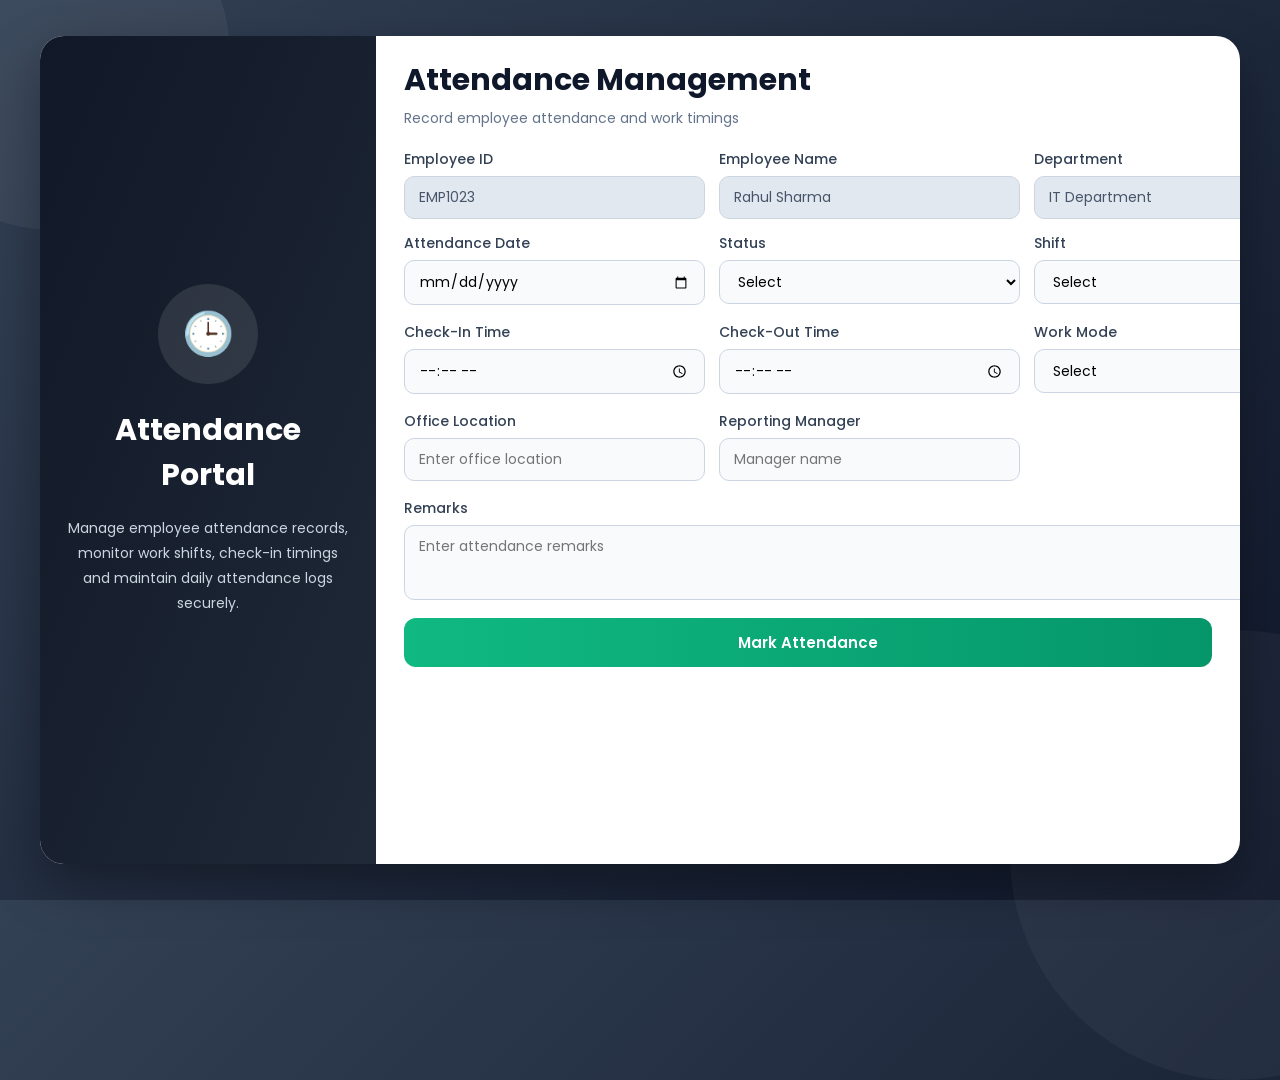
==== frontend/attendanceForm.html @ 46aa8d24 "added frontend" ====
<!DOCTYPE html>
<html lang="en">
<head>
  <meta charset="UTF-8" />
  <meta name="viewport" content="width=device-width, initial-scale=1.0"/>

  <title>Attendance Management</title>

  <link href="https://fonts.googleapis.com/css2?family=Poppins:wght@300;400;500;600;700&display=swap" rel="stylesheet">

  <link rel="stylesheet" href="css/attendance.css">

</head>

<body>

<div class="container">

  <!-- LEFT PANEL -->

  <div class="left-panel">

    <div class="icon-circle">
      🕒
    </div>

    <h1>Attendance Portal</h1>

    <p>
      Manage employee attendance records,
      monitor work shifts, check-in timings
      and maintain daily attendance logs securely.
    </p>

  </div>

  <!-- RIGHT PANEL -->

  <div class="right-panel">

    <h2>Attendance Management</h2>

    <p class="subtitle">
      Record employee attendance and work timings
    </p>

    <form id="attendanceForm">

      <div class="form-grid">

        <!-- Employee ID -->

        <div class="form-group">

          <label>Employee ID</label>

          <input 
            type="text"
            value="EMP1023"
            readonly
          >

        </div>

        <!-- Employee Name -->

        <div class="form-group">

          <label>Employee Name</label>

          <input 
            type="text"
            value="Rahul Sharma"
            readonly
          >

        </div>

        <!-- Department -->

        <div class="form-group">

          <label>Department</label>

          <input 
            type="text"
            value="IT Department"
            readonly
          >

        </div>

        <!-- Attendance Date -->

        <div class="form-group">

          <label>Attendance Date</label>

          <input type="date" id="attendanceDate">

          <div class="error" id="dateError"></div>

        </div>

        <!-- Status -->

        <div class="form-group">

          <label>Status</label>

          <select id="status">

            <option value="">Select</option>

            <option>Present</option>
            <option>Absent</option>
            <option>Half Day</option>
            <option>Leave</option>
            <option>Work From Home</option>

          </select>

          <div class="error" id="statusError"></div>

        </div>

        <!-- Shift -->

        <div class="form-group">

          <label>Shift</label>

          <select id="shift">

            <option value="">Select</option>

            <option>Morning Shift</option>
            <option>General Shift</option>
            <option>Evening Shift</option>
            <option>Night Shift</option>

          </select>

          <div class="error" id="shiftError"></div>

        </div>

        <!-- Check In -->

        <div class="form-group">

          <label>Check-In Time</label>

          <input type="time" id="checkIn">

          <div class="error" id="checkInError"></div>

        </div>

        <!-- Check Out -->

        <div class="form-group">

          <label>Check-Out Time</label>

          <input type="time" id="checkOut">

          <div class="error" id="checkOutError"></div>

        </div>

        <!-- Work Mode -->

        <div class="form-group">

          <label>Work Mode</label>

          <select id="workMode">

            <option value="">Select</option>

            <option>Office</option>
            <option>Remote</option>
            <option>Hybrid</option>

          </select>

          <div class="error" id="workModeError"></div>

        </div>

        <!-- Location -->

        <div class="form-group">

          <label>Office Location</label>

          <input 
            type="text"
            id="location"
            placeholder="Enter office location"
          >

          <div class="error" id="locationError"></div>

        </div>

        <!-- Reporting Manager -->

        <div class="form-group">

          <label>Reporting Manager</label>

          <input 
            type="text"
            id="manager"
            placeholder="Manager name"
          >

          <div class="error" id="managerError"></div>

        </div>

        <!-- Remarks -->

        <div class="form-group full-width">

          <label>Remarks</label>

          <textarea 
            id="remarks"
            placeholder="Enter attendance remarks"
          ></textarea>

        </div>

      </div>

      <button type="submit" class="submit-btn">
        Mark Attendance
      </button>

      <div class="success" id="successMsg"></div>

    </form>

  </div>

</div>
<script src="js/attendance.js"></script>

</body>
</html>
---- frontend/css/attendance.css ----
*{
      margin:0;
      padding:0;
      box-sizing:border-box;
      font-family:'Poppins',sans-serif;
    }

    body{
      height:100vh;
      overflow:hidden;
      display:flex;
      justify-content:center;
      align-items:center;
      background:linear-gradient(135deg,#334155,#0f172a);
      padding:20px;
      position:relative;
    }

    body::before{
      content:'';
      position:absolute;
      width:350px;
      height:350px;
      background:rgba(255,255,255,0.05);
      border-radius:50%;
      top:-120px;
      left:-120px;
    }

    body::after{
      content:'';
      position:absolute;
      width:450px;
      height:450px;
      background:rgba(255,255,255,0.04);
      border-radius:50%;
      bottom:-180px;
      right:-180px;
    }

    .container{
      width:1200px;
      height:92vh;
      background:white;
      border-radius:24px;
      overflow:hidden;
      display:flex;
      box-shadow:0 20px 50px rgba(0,0,0,0.35);
      z-index:2;
    }

    /* LEFT PANEL */

    .left-panel{
      width:28%;
      background:linear-gradient(to bottom right,#111827,#1f2937);
      color:white;
      padding:35px 28px;
      display:flex;
      flex-direction:column;
      justify-content:center;
      align-items:center;
      text-align:center;
    }

    .icon-circle{
      width:100px;
      height:100px;
      border-radius:50%;
      background:rgba(255,255,255,0.1);
      display:flex;
      justify-content:center;
      align-items:center;
      font-size:42px;
      margin-bottom:24px;
    }

    .left-panel h1{
      font-size:30px;
      margin-bottom:18px;
    }

    .left-panel p{
      color:#cbd5e1;
      line-height:1.8;
      font-size:14px;
    }

    /* RIGHT PANEL */

    .right-panel{
      width:72%;
      padding:22px 28px;
      overflow:hidden;
    }

    .right-panel h2{
      font-size:30px;
      color:#0f172a;
      margin-bottom:5px;
    }

    .subtitle{
      color:#64748b;
      margin-bottom:20px;
      font-size:14px;
    }

    .form-grid{
      display:grid;
      grid-template-columns:1fr 1fr 1fr;
      gap:14px;
    }

    .form-group{
      display:flex;
      flex-direction:column;
    }

    .full-width{
      grid-column:1/4;
    }

    label{
      margin-bottom:6px;
      color:#334155;
      font-size:14px;
      font-weight:500;
    }

    input,
    select,
    textarea{
      padding:10px 14px;
      border:1px solid #cbd5e1;
      border-radius:10px;
      outline:none;
      background:#f8fafc;
      transition:0.3s;
      font-size:14px;
    }

    input:focus,
    select:focus,
    textarea:focus{
      border-color:#10b981;
      background:white;
      box-shadow:0 0 0 4px rgba(16,185,129,0.1);
    }

    textarea{
      resize:none;
      height:75px;
    }

    input[readonly]{
      background:#e2e8f0;
      cursor:not-allowed;
      color:#475569;
    }

    .error{
      color:red;
      font-size:11px;
      margin-top:3px;
    }

    .submit-btn{
      width:100%;
      padding:13px;
      border:none;
      border-radius:12px;
      background:linear-gradient(to right,#10b981,#059669);
      color:white;
      font-size:15px;
      font-weight:600;
      cursor:pointer;
      transition:0.3s;
      margin-top:18px;
    }

    .submit-btn:hover{
      transform:translateY(-2px);
      box-shadow:0 10px 20px rgba(16,185,129,0.2);
    }

    .success{
      text-align:center;
      color:#059669;
      margin-top:12px;
      font-size:13px;
    }

    @media(max-width:1100px){

      body{
        overflow:auto;
        height:auto;
      }

      .container{
        flex-direction:column;
        height:auto;
      }

      .left-panel,
      .right-panel{
        width:100%;
      }

      .form-grid{
        grid-template-columns:1fr;
      }

      .full-width{
        grid-column:1;
      }

    }
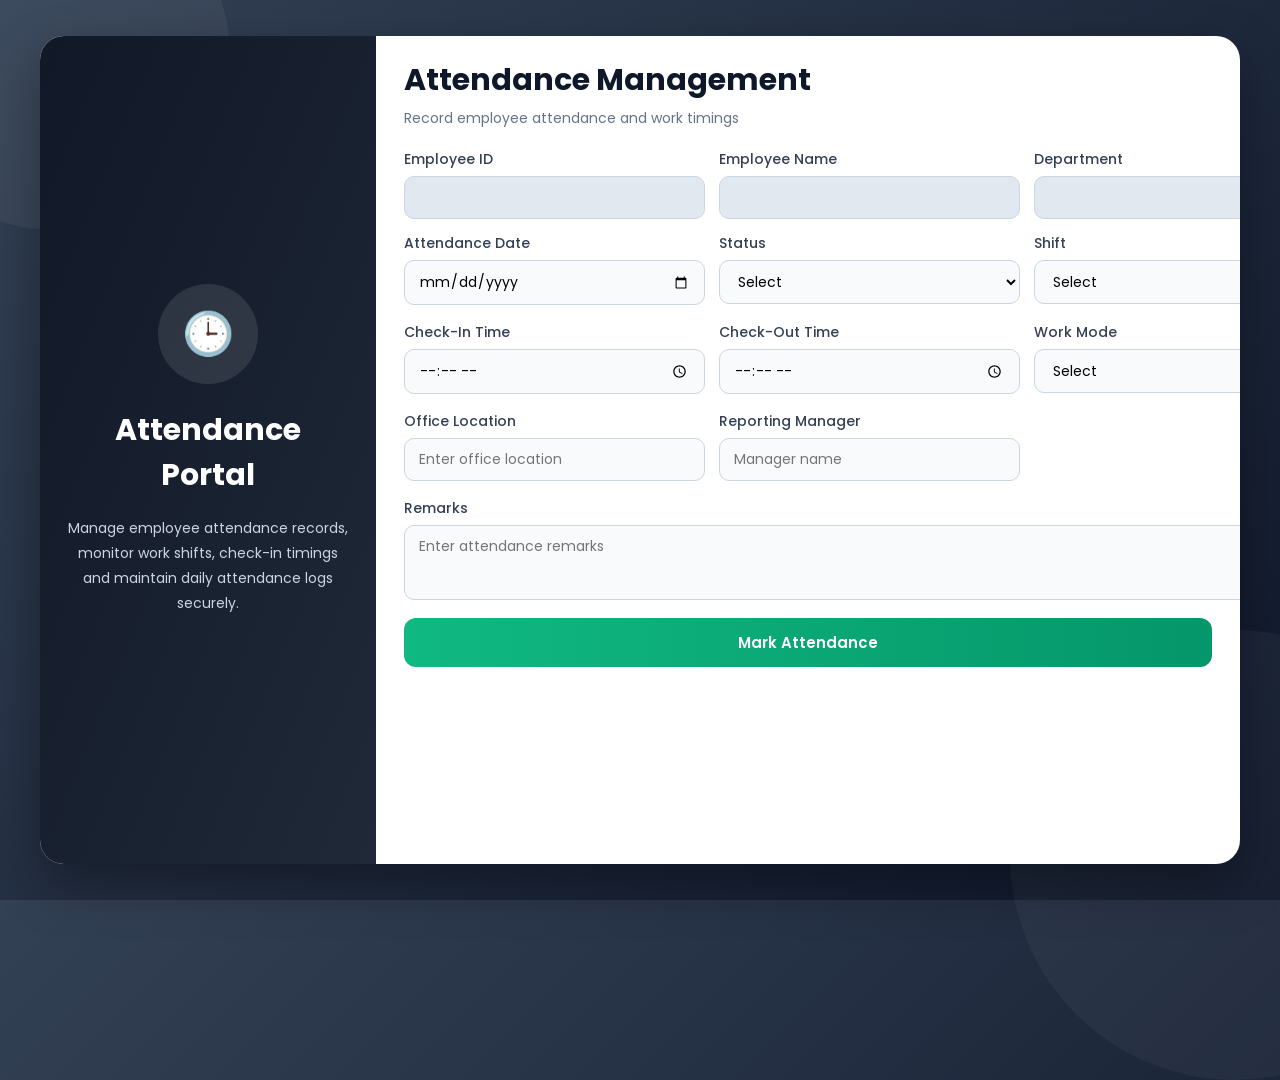
==== commit d220e9b4: "implemented dynamic logged-in user integration using JWT" ====
--- a/frontend/attendanceForm.html
+++ b/frontend/attendanceForm.html
@@ -55,27 +55,27 @@
           <label>Employee ID</label>
 
           <input 
+  type="text"
+  id="employeeId"
+  readonly
+>
+
+        </div>
+
+        <!-- Employee Name -->
+
+        <div class="form-group">
+
+          <label>Employee Name</label>
+
+          <input 
             type="text"
-            value="EMP1023"
+            id="employeeName"
             readonly
           >
 
         </div>
 
-        <!-- Employee Name -->
-
-        <div class="form-group">
-
-          <label>Employee Name</label>
-
-          <input 
-            type="text"
-            value="Rahul Sharma"
-            readonly
-          >
-
-        </div>
-
         <!-- Department -->
 
         <div class="form-group">
@@ -83,10 +83,10 @@
           <label>Department</label>
 
           <input 
-            type="text"
-            value="IT Department"
-            readonly
-          >
+  type="text"
+  id="department"
+  readonly
+>
 
         </div>
 
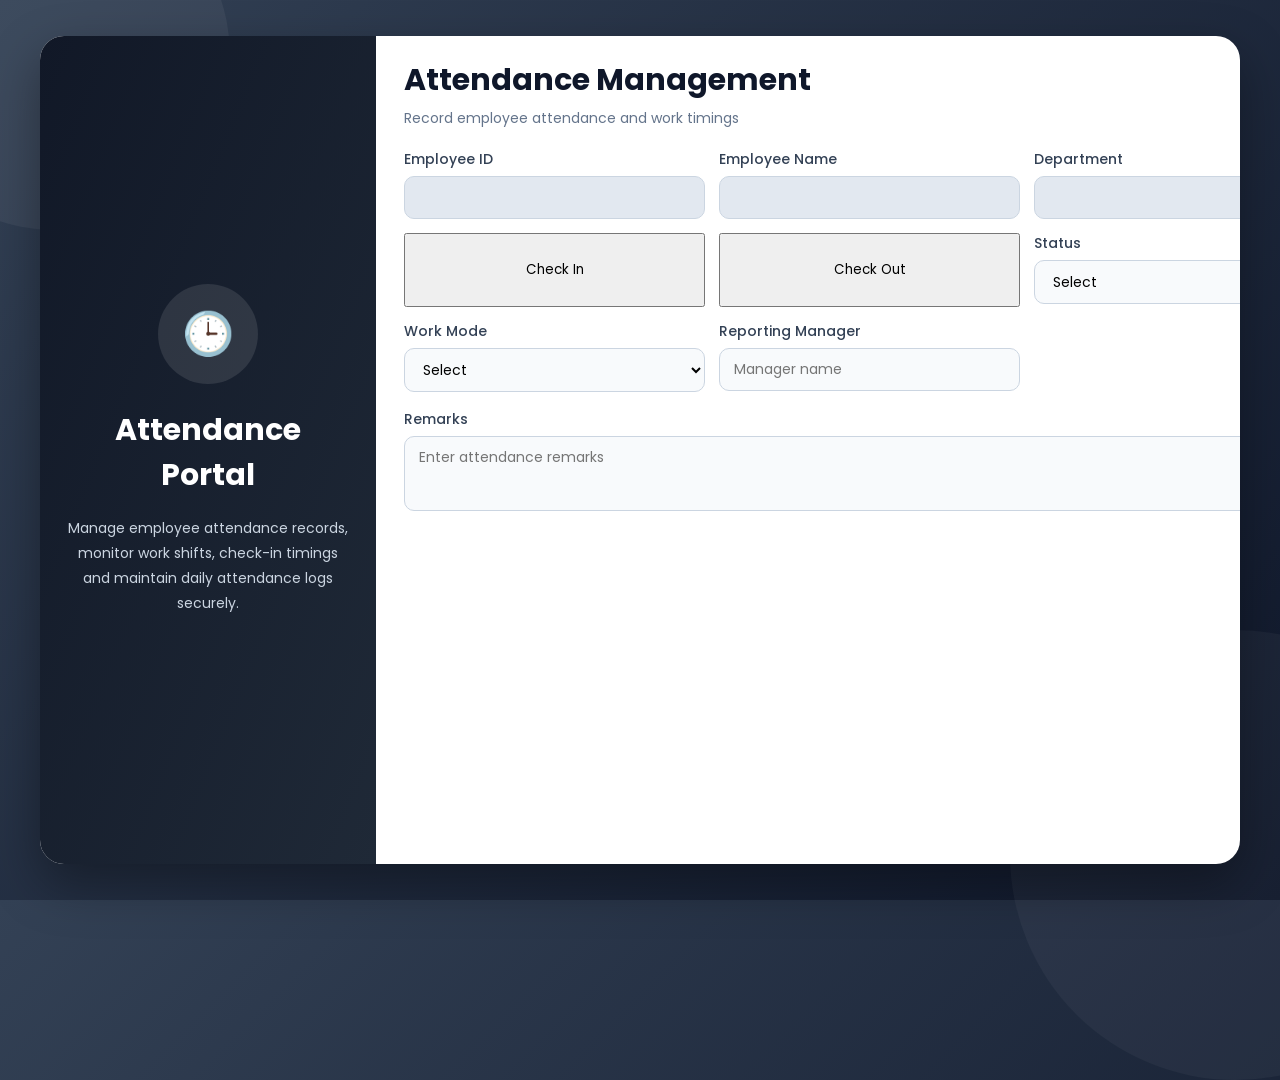
==== commit d0e82134: "Implemented dynamic attendance workflow with automatic check-in/check-out and work hours calculation" ====
--- a/frontend/attendanceForm.html
+++ b/frontend/attendanceForm.html
@@ -92,7 +92,7 @@
 
         <!-- Attendance Date -->
 
-        <div class="form-group">
+        <!-- <div class="form-group">
 
           <label>Attendance Date</label>
 
@@ -100,38 +100,19 @@
 
           <div class="error" id="dateError"></div>
 
-        </div>
-
-        <!-- Status -->
-
-        <div class="form-group">
-
-          <label>Status</label>
-
-          <select id="status">
-
-            <option value="">Select</option>
-
-            <option>Present</option>
-            <option>Absent</option>
-            <option>Half Day</option>
-            <option>Leave</option>
-            <option>Work From Home</option>
-
-          </select>
-
-          <div class="error" id="statusError"></div>
-
-        </div>
-
+        </div> -->
+
+        
+
+        
         <!-- Shift -->
 
-        <div class="form-group">
+        <!-- <div class="form-group">
 
           <label>Shift</label>
-
+          
           <select id="shift">
-
+            
             <option value="">Select</option>
 
             <option>Morning Shift</option>
@@ -143,70 +124,103 @@
 
           <div class="error" id="shiftError"></div>
 
-        </div>
+        </div> -->
 
         <!-- Check In -->
 
-        <div class="form-group">
+        <!-- <div class="form-group">
 
           <label>Check-In Time</label>
-
+          
           <input type="time" id="checkIn">
 
           <div class="error" id="checkInError"></div>
 
-        </div>
+        </div> -->
 
         <!-- Check Out -->
 
-        <div class="form-group">
+        <!-- <div class="form-group">
 
           <label>Check-Out Time</label>
 
           <input type="time" id="checkOut">
 
           <div class="error" id="checkOutError"></div>
-
-        </div>
-
+          
+        </div> -->
+        
         <!-- Work Mode -->
-
-        <div class="form-group">
-
-          <label>Work Mode</label>
-
-          <select id="workMode">
-
-            <option value="">Select</option>
-
-            <option>Office</option>
-            <option>Remote</option>
-            <option>Hybrid</option>
-
-          </select>
-
-          <div class="error" id="workModeError"></div>
-
-        </div>
-
+        
+        
         <!-- Location -->
-
-        <div class="form-group">
-
+        
+        <!-- <div class="form-group">
+          
           <label>Office Location</label>
-
-          <input 
-            type="text"
-            id="location"
-            placeholder="Enter office location"
+          
+          <input 
+          type="text"
+          id="location"
+          placeholder="Enter office location"
           >
-
+          
           <div class="error" id="locationError"></div>
 
-        </div>
-
-        <!-- Reporting Manager -->
-
+        </div> -->
+        <button type="button"
+        id="checkInBtn">
+        
+        Check In
+        
+      </button>
+
+<button type="button"
+id="checkOutBtn">
+
+Check Out
+
+</button>
+
+<!-- Status -->
+<div class="form-group">
+
+  <label>Status</label>
+
+  <select id="status">
+
+    <option value="">Select</option>
+
+    <option>Present</option>
+    <option>Absent</option>
+    <option>Half Day</option>
+    <option>Leave</option>
+    <option>Work From Home</option>
+
+  </select>
+
+  <div class="error" id="statusError"></div>
+
+</div>
+
+
+  <div class="form-group">
+
+    <label>Work Mode</label>
+
+    <select id="workMode">
+
+      <option value="">Select</option>
+
+      <option>Office</option>
+      <option>Remote</option>
+      <option>Hybrid</option>
+
+    </select>
+
+    <div class="error" id="workModeError"></div>
+
+  </div>
         <div class="form-group">
 
           <label>Reporting Manager</label>
@@ -221,6 +235,10 @@
 
         </div>
 
+        <div id="attendanceInfo">
+
+</div>
+
         <!-- Remarks -->
 
         <div class="form-group full-width">
@@ -231,14 +249,11 @@
             id="remarks"
             placeholder="Enter attendance remarks"
           ></textarea>
+          <div class="error" id="remarksError"></div>
 
         </div>
 
       </div>
-
-      <button type="submit" class="submit-btn">
-        Mark Attendance
-      </button>
 
       <div class="success" id="successMsg"></div>
 
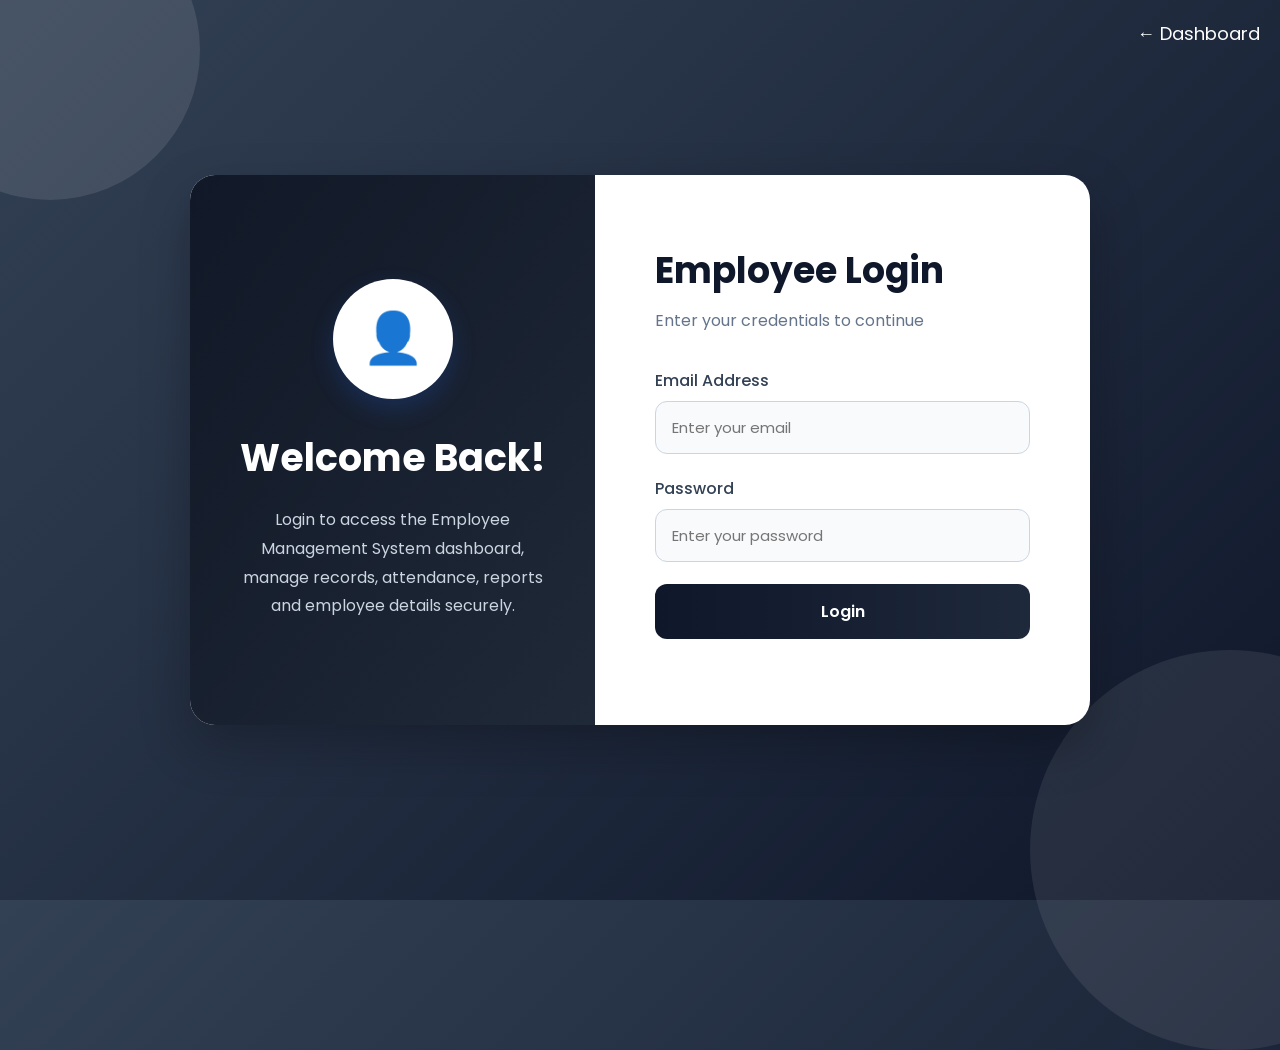
==== commit 6a8cf63a: "implement role-based task assignment and task tracking in attendance module" ====
--- a/frontend/attendanceForm.html
+++ b/frontend/attendanceForm.html
@@ -14,6 +14,7 @@
 
 <body>
 
+  <div id="pageContent">
 <div class="container">
 
   <!-- LEFT PANEL -->
@@ -43,7 +44,7 @@
     <p class="subtitle">
       Record employee attendance and work timings
     </p>
-
+    
     <form id="attendanceForm">
 
       <div class="form-grid">
@@ -90,84 +91,7 @@
 
         </div>
 
-        <!-- Attendance Date -->
-
-        <!-- <div class="form-group">
-
-          <label>Attendance Date</label>
-
-          <input type="date" id="attendanceDate">
-
-          <div class="error" id="dateError"></div>
-
-        </div> -->
-
-        
-
-        
-        <!-- Shift -->
-
-        <!-- <div class="form-group">
-
-          <label>Shift</label>
-          
-          <select id="shift">
-            
-            <option value="">Select</option>
-
-            <option>Morning Shift</option>
-            <option>General Shift</option>
-            <option>Evening Shift</option>
-            <option>Night Shift</option>
-
-          </select>
-
-          <div class="error" id="shiftError"></div>
-
-        </div> -->
-
-        <!-- Check In -->
-
-        <!-- <div class="form-group">
-
-          <label>Check-In Time</label>
-          
-          <input type="time" id="checkIn">
-
-          <div class="error" id="checkInError"></div>
-
-        </div> -->
-
-        <!-- Check Out -->
-
-        <!-- <div class="form-group">
-
-          <label>Check-Out Time</label>
-
-          <input type="time" id="checkOut">
-
-          <div class="error" id="checkOutError"></div>
-          
-        </div> -->
-        
-        <!-- Work Mode -->
-        
-        
-        <!-- Location -->
-        
-        <!-- <div class="form-group">
-          
-          <label>Office Location</label>
-          
-          <input 
-          type="text"
-          id="location"
-          placeholder="Enter office location"
-          >
-          
-          <div class="error" id="locationError"></div>
-
-        </div> -->
+    
         <button type="button"
         id="checkInBtn">
         
@@ -247,7 +171,7 @@
 
           <textarea 
             id="remarks"
-            placeholder="Enter attendance remarks"
+            placeholder="Enter attendance remarks and what you worked on today."
           ></textarea>
           <div class="error" id="remarksError"></div>
 
@@ -257,11 +181,102 @@
 
       <div class="success" id="successMsg"></div>
 
+      <div id="adminTaskSection">
+
+    <h2>Assign Task</h2>
+
+    <div class="form-grid">
+
+        <div class="form-group">
+
+            <label>Employee</label>
+
+            <select id="employeeDropdown">
+
+                <option value="">
+                    Select Employee
+                </option>
+
+            </select>
+
+        </div>
+
+        <div class="form-group">
+
+            <label>Task Title</label>
+
+            <input
+                type="text"
+                id="taskTitle"
+                placeholder="Enter task title"
+            >
+
+        </div>
+
+        <div class="form-group">
+
+            <label>Deadline</label>
+
+            <input
+                type="date"
+                id="taskDeadline"
+            >
+
+        </div>
+
+        <div class="form-group full-width">
+
+            <label>Task Description</label>
+
+            <textarea
+                id="taskDescription"
+                rows="4"
+                placeholder="Enter task description"
+            ></textarea>
+
+        </div>
+
+    </div>
+
+    <button
+        type="button"
+        id="assignTaskBtn"
+        class="submit-btn">
+
+        Assign Task
+
+    </button>
+
+    <div
+        id="taskSuccessMsg"
+        class="success">
+
+    </div>
+
+</div>
+
+
+<div id="employeeTaskSection">
+
+    <h2>My Tasks</h2>
+
+    <div id="taskContainer">
+
+    </div>
+
+</div>
+
     </form>
+    </div>
 
   </div>
 
 </div>
+<button type="button" id="closeBtn">
+
+    ← Dashboard
+
+</button>
 <script src="js/attendance.js"></script>
 
 </body>
--- a/frontend/css/attendance.css
+++ b/frontend/css/attendance.css
@@ -91,7 +91,8 @@
     .right-panel{
       width:72%;
       padding:22px 28px;
-      overflow:hidden;
+      max-height: 90vh;
+      overflow-y: auto;
     }
 
     .right-panel h2{
@@ -152,6 +153,52 @@
       resize:none;
       height:75px;
     }
+    #pageContent{
+
+    display: none;
+}
+
+#taskDescription{
+
+    width: 100%;
+
+    min-height: 120px;
+
+    resize: vertical;
+
+    padding: 15px;
+
+    border: 1px solid #d0d7e2;
+
+    border-radius: 10px;
+
+    font-family: inherit;
+}
+
+#taskSuccessMsg{
+
+    margin-top: 15px;
+
+    font-weight: 600;
+}
+    #closeBtn{
+
+    position: absolute;
+
+    top: 20px;
+
+    color:white;
+
+    right: 20px;
+
+    border: none;
+
+    background: transparent;
+
+    font-size: 18px;
+
+    cursor: pointer;
+}
 
     input[readonly]{
       background:#e2e8f0;
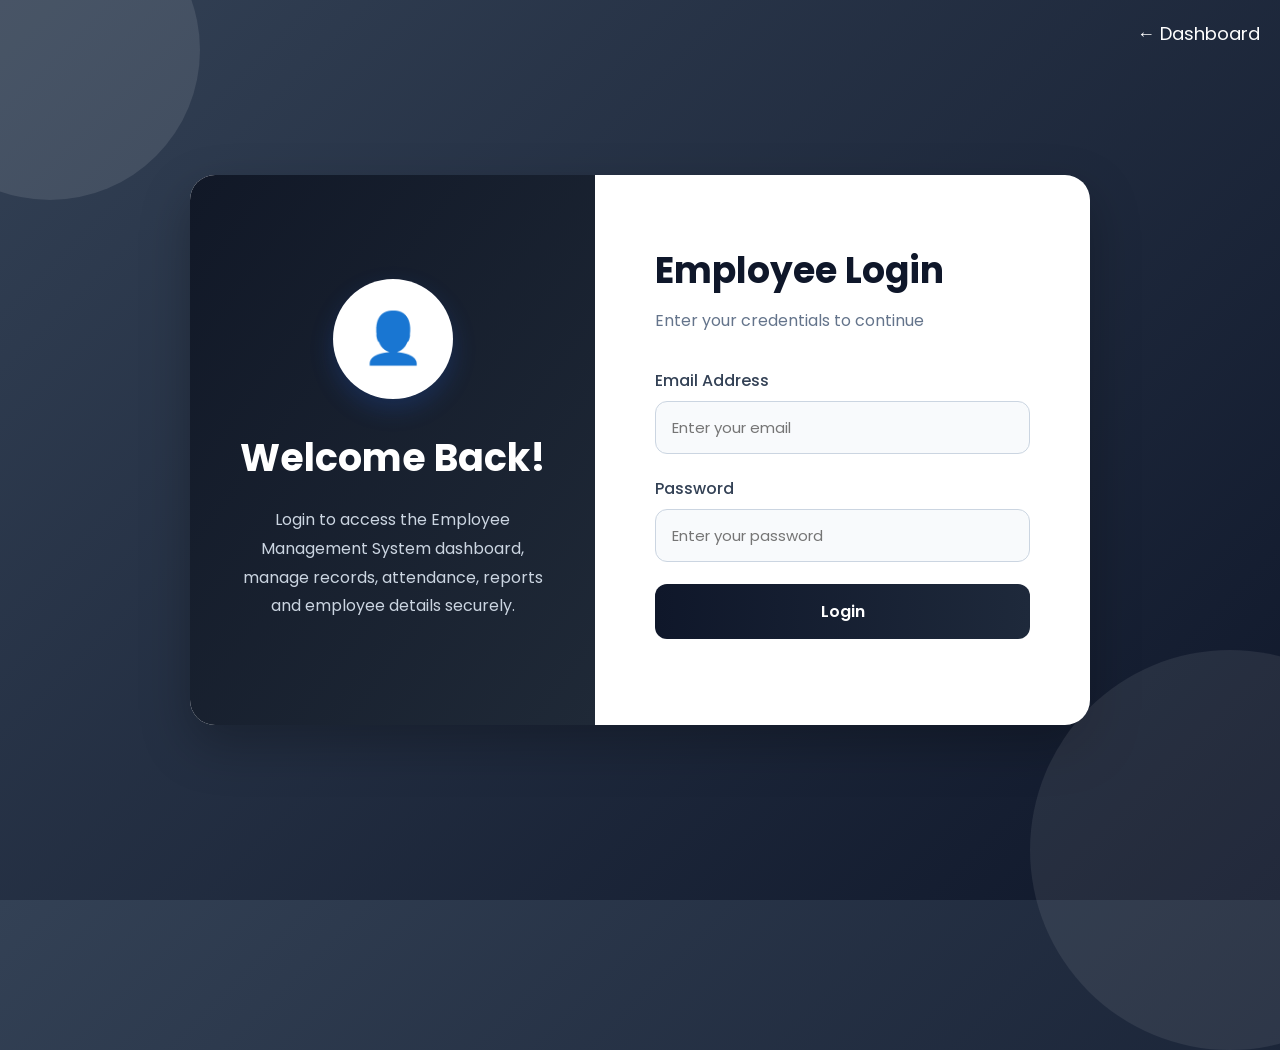
==== commit 30c75886: "implemented AI-generated employee performance reports with attendance and task insights" ====
--- a/frontend/attendanceForm.html
+++ b/frontend/attendanceForm.html
@@ -255,6 +255,57 @@
 
 </div>
 
+<div id="aiReportSection">
+
+    <h2>
+       AI Employee Performance Report
+    </h2>
+
+    <p class="subtitle">
+        Generate a comprehensive AI-generated performance report for an employee.
+    </p>
+
+    <div class="form-grid">
+
+        <div class="form-group">
+
+            <label>Select Employee</label>
+
+            <select id="reportEmployeeDropdown">
+
+                <option value="">
+                    Select Employee
+                </option>
+
+            </select>
+
+        </div>
+
+    </div>
+
+    <button
+        type="button"
+        id="generateReportBtn"
+        class="submit-btn">
+
+        Generate AI Report
+
+    </button>
+
+    <div
+        id="reportLoading"
+        class="success">
+
+    </div>
+
+    <div id="reportContainer">
+
+        No report generated yet.
+
+    </div>
+
+</div>
+
 
 <div id="employeeTaskSection">
 
--- a/frontend/css/attendance.css
+++ b/frontend/css/attendance.css
@@ -173,6 +173,56 @@
     border-radius: 10px;
 
     font-family: inherit;
+}
+
+#aiReportSection{
+
+    margin-top:40px;
+
+    padding:20px;
+
+    background:white;
+
+    border-radius:12px;
+
+    box-shadow:0 0 10px rgba(0,0,0,0.1);
+
+}
+
+#generateReportBtn{
+
+    margin-top:20px;
+
+    width:100%;
+
+}
+
+#reportContainer{
+
+    margin-top:20px;
+
+    white-space:pre-wrap;
+
+    line-height:1.8;
+
+    background:#f8f9fa;
+
+    padding:20px;
+
+    border-radius:10px;
+
+    min-height:250px;
+
+}
+
+#reportLoading{
+
+    margin-top:15px;
+
+    color:#007bff;
+
+    font-weight:bold;
+
 }
 
 #taskSuccessMsg{
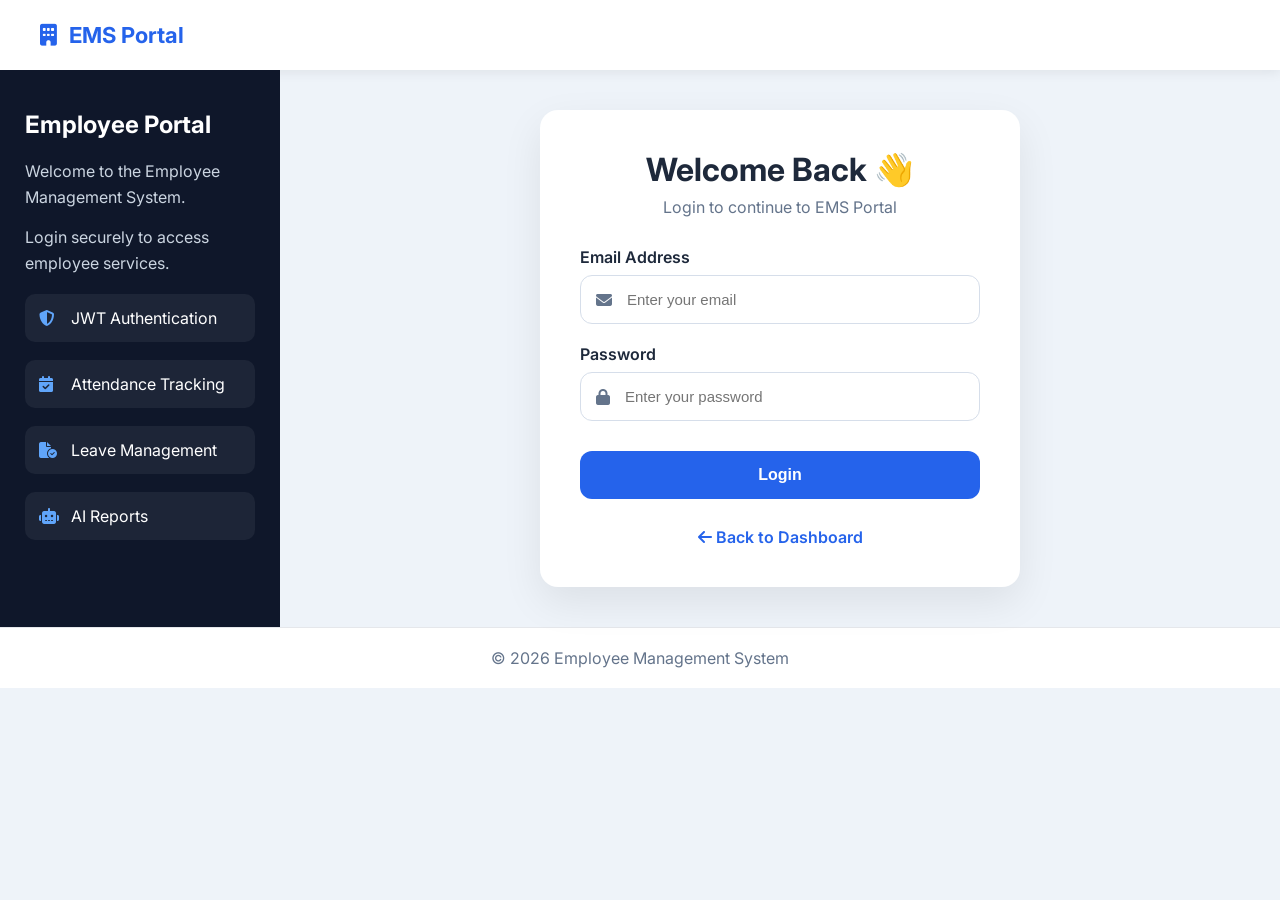
==== commit 7dfc3781: "frontend appearance changes" ====
--- a/frontend/attendanceForm.html
+++ b/frontend/attendanceForm.html
@@ -1,334 +1,121 @@
+
+
 <!DOCTYPE html>
 <html lang="en">
 <head>
-  <meta charset="UTF-8" />
-  <meta name="viewport" content="width=device-width, initial-scale=1.0"/>
-
-  <title>Attendance Management</title>
-
-  <link href="https://fonts.googleapis.com/css2?family=Poppins:wght@300;400;500;600;700&display=swap" rel="stylesheet">
-
-  <link rel="stylesheet" href="css/attendance.css">
-
+<meta charset="UTF-8">
+<meta name="viewport" content="width=device-width, initial-scale=1.0">
+<title>Attendance Management</title>
+<link rel="preconnect" href="https://fonts.googleapis.com">
+<link rel="preconnect" href="https://fonts.gstatic.com" crossorigin>
+<link href="https://fonts.googleapis.com/css2?family=Inter:wght@400;500;600;700;800&display=swap" rel="stylesheet">
+<link rel="stylesheet" href="https://cdnjs.cloudflare.com/ajax/libs/font-awesome/6.6.0/css/all.min.css">
+<link rel="stylesheet" href="css/attendance.css">
 </head>
-
 <body>
 
-  <div id="pageContent">
-<div class="container">
+<div id="pageContent">
 
-  <!-- LEFT PANEL -->
+<header class="topbar">
+<div class="logo"><i class="fa-solid fa-building"></i> EMS Portal</div>
+<a href="index.html" id="closeBtn">← Dashboard</a>
+</header>
 
-  <div class="left-panel">
+<div class="dashboard">
 
-    <div class="icon-circle">
-      🕒
-    </div>
+<aside class="sidebar">
+<h3>Navigation</h3>
+<a href="index.html">Dashboard</a>
+<a href="employeeRegForm.html">Employee Registration</a>
+<a class="active">Attendance</a>
+<a href="leaveApplicationForm.html">Leave Management</a>
+</aside>
 
-    <h1>Attendance Portal</h1>
+<main class="content">
 
-    <p>
-      Manage employee attendance records,
-      monitor work shifts, check-in timings
-      and maintain daily attendance logs securely.
-    </p>
+<div class="card">
+<h1>Attendance Management</h1>
+<p class="subtitle">Manage attendance, tasks and AI reports.</p>
 
-  </div>
+<form id="attendanceForm">
 
-  <!-- RIGHT PANEL -->
+<section class="section">
+<h2>Attendance Details</h2>
+<div class="form-grid">
 
-  <div class="right-panel">
+<div class="form-group"><label>Employee ID</label><input id="employeeId" readonly></div>
+<div class="form-group"><label>Employee Name</label><input id="employeeName" readonly></div>
+<div class="form-group"><label>Department</label><input id="department" readonly></div>
 
-    <h2>Attendance Management</h2>
+<button type="button" id="checkInBtn" class="submit-btn">Check In</button>
+<button type="button" id="checkOutBtn" class="submit-btn">Check Out</button>
 
-    <p class="subtitle">
-      Record employee attendance and work timings
-    </p>
-    
-    <form id="attendanceForm">
+<div class="form-group">
+<label>Status</label>
+<select id="status"><option value="">Select</option><option>Present</option><option>Absent</option><option>Half Day</option><option>Leave</option><option>Work From Home</option></select>
+<div class="error" id="statusError"></div>
+</div>
 
-      <div class="form-grid">
+<div class="form-group">
+<label>Work Mode</label>
+<select id="workMode"><option value="">Select</option><option>Office</option><option>Remote</option><option>Hybrid</option></select>
+<div class="error" id="workModeError"></div>
+</div>
 
-        <!-- Employee ID -->
+<div class="form-group">
+<label>Reporting Manager</label>
+<input id="manager">
+<div class="error" id="managerError"></div>
+</div>
 
-        <div class="form-group">
+<div id="attendanceInfo" class="full-width info-box"></div>
 
-          <label>Employee ID</label>
-
-          <input 
-  type="text"
-  id="employeeId"
-  readonly
->
-
-        </div>
-
-        <!-- Employee Name -->
-
-        <div class="form-group">
-
-          <label>Employee Name</label>
-
-          <input 
-            type="text"
-            id="employeeName"
-            readonly
-          >
-
-        </div>
-
-        <!-- Department -->
-
-        <div class="form-group">
-
-          <label>Department</label>
-
-          <input 
-  type="text"
-  id="department"
-  readonly
->
-
-        </div>
-
-    
-        <button type="button"
-        id="checkInBtn">
-        
-        Check In
-        
-      </button>
-
-<button type="button"
-id="checkOutBtn">
-
-Check Out
-
-</button>
-
-<!-- Status -->
-<div class="form-group">
-
-  <label>Status</label>
-
-  <select id="status">
-
-    <option value="">Select</option>
-
-    <option>Present</option>
-    <option>Absent</option>
-    <option>Half Day</option>
-    <option>Leave</option>
-    <option>Work From Home</option>
-
-  </select>
-
-  <div class="error" id="statusError"></div>
+<div class="form-group full-width">
+<label>Remarks</label>
+<textarea id="remarks"></textarea>
+<div class="error" id="remarksError"></div>
+</div>
 
 </div>
 
+<div id="successMsg" class="success"></div>
+</section>
 
-  <div class="form-group">
+<section class="section" id="adminTaskSection">
+<h2>Assign Task</h2>
+<div class="form-grid">
+<div class="form-group"><label>Employee</label><select id="employeeDropdown"><option>Select Employee</option></select></div>
+<div class="form-group"><label>Task Title</label><input id="taskTitle"></div>
+<div class="form-group"><label>Deadline</label><input type="date" id="taskDeadline"></div>
+<div class="form-group full-width"><label>Description</label><textarea id="taskDescription"></textarea></div>
+</div>
+<button type="button" id="assignTaskBtn" class="submit-btn">Assign Task</button>
+<div id="taskSuccessMsg" class="success"></div>
+</section>
 
-    <label>Work Mode</label>
+<section class="section" id="aiReportSection">
+<h2>AI Employee Performance Report</h2>
+<div class="form-group">
+<label>Select Employee</label>
+<select id="reportEmployeeDropdown"><option>Select Employee</option></select>
+</div>
+<button type="button" id="generateReportBtn" class="submit-btn">Generate AI Report</button>
+<div id="reportLoading" class="success"></div>
+<div id="reportContainer">No report generated yet.</div>
+</section>
 
-    <select id="workMode">
+<section class="section" id="employeeTaskSection">
+<h2>My Tasks</h2>
+<div id="taskContainer"></div>
+</section>
 
-      <option value="">Select</option>
-
-      <option>Office</option>
-      <option>Remote</option>
-      <option>Hybrid</option>
-
-    </select>
-
-    <div class="error" id="workModeError"></div>
-
-  </div>
-        <div class="form-group">
-
-          <label>Reporting Manager</label>
-
-          <input 
-            type="text"
-            id="manager"
-            placeholder="Manager name"
-          >
-
-          <div class="error" id="managerError"></div>
-
-        </div>
-
-        <div id="attendanceInfo">
-
+</form>
 </div>
 
-        <!-- Remarks -->
-
-        <div class="form-group full-width">
-
-          <label>Remarks</label>
-
-          <textarea 
-            id="remarks"
-            placeholder="Enter attendance remarks and what you worked on today."
-          ></textarea>
-          <div class="error" id="remarksError"></div>
-
-        </div>
-
-      </div>
-
-      <div class="success" id="successMsg"></div>
-
-      <div id="adminTaskSection">
-
-    <h2>Assign Task</h2>
-
-    <div class="form-grid">
-
-        <div class="form-group">
-
-            <label>Employee</label>
-
-            <select id="employeeDropdown">
-
-                <option value="">
-                    Select Employee
-                </option>
-
-            </select>
-
-        </div>
-
-        <div class="form-group">
-
-            <label>Task Title</label>
-
-            <input
-                type="text"
-                id="taskTitle"
-                placeholder="Enter task title"
-            >
-
-        </div>
-
-        <div class="form-group">
-
-            <label>Deadline</label>
-
-            <input
-                type="date"
-                id="taskDeadline"
-            >
-
-        </div>
-
-        <div class="form-group full-width">
-
-            <label>Task Description</label>
-
-            <textarea
-                id="taskDescription"
-                rows="4"
-                placeholder="Enter task description"
-            ></textarea>
-
-        </div>
-
-    </div>
-
-    <button
-        type="button"
-        id="assignTaskBtn"
-        class="submit-btn">
-
-        Assign Task
-
-    </button>
-
-    <div
-        id="taskSuccessMsg"
-        class="success">
-
-    </div>
-
+</main>
+</div>
 </div>
 
-<div id="aiReportSection">
-
-    <h2>
-       AI Employee Performance Report
-    </h2>
-
-    <p class="subtitle">
-        Generate a comprehensive AI-generated performance report for an employee.
-    </p>
-
-    <div class="form-grid">
-
-        <div class="form-group">
-
-            <label>Select Employee</label>
-
-            <select id="reportEmployeeDropdown">
-
-                <option value="">
-                    Select Employee
-                </option>
-
-            </select>
-
-        </div>
-
-    </div>
-
-    <button
-        type="button"
-        id="generateReportBtn"
-        class="submit-btn">
-
-        Generate AI Report
-
-    </button>
-
-    <div
-        id="reportLoading"
-        class="success">
-
-    </div>
-
-    <div id="reportContainer">
-
-        No report generated yet.
-
-    </div>
-
-</div>
-
-
-<div id="employeeTaskSection">
-
-    <h2>My Tasks</h2>
-
-    <div id="taskContainer">
-
-    </div>
-
-</div>
-
-    </form>
-    </div>
-
-  </div>
-
-</div>
-<button type="button" id="closeBtn">
-
-    ← Dashboard
-
-</button>
 <script src="js/attendance.js"></script>
-
 </body>
-</html>+</html>
--- a/frontend/css/attendance.css
+++ b/frontend/css/attendance.css
@@ -1,316 +1,29 @@
-    *{
-      margin:0;
-      padding:0;
-      box-sizing:border-box;
-      font-family:'Poppins',sans-serif;
-    }
-
-    body{
-      height:100vh;
-      overflow:hidden;
-      display:flex;
-      justify-content:center;
-      align-items:center;
-      background:linear-gradient(135deg,#334155,#0f172a);
-      padding:20px;
-      position:relative;
-    }
-
-    body::before{
-      content:'';
-      position:absolute;
-      width:350px;
-      height:350px;
-      background:rgba(255,255,255,0.05);
-      border-radius:50%;
-      top:-120px;
-      left:-120px;
-    }
-
-    body::after{
-      content:'';
-      position:absolute;
-      width:450px;
-      height:450px;
-      background:rgba(255,255,255,0.04);
-      border-radius:50%;
-      bottom:-180px;
-      right:-180px;
-    }
-
-    .container{
-      width:1200px;
-      height:92vh;
-      background:white;
-      border-radius:24px;
-      overflow:hidden;
-      display:flex;
-      box-shadow:0 20px 50px rgba(0,0,0,0.35);
-      z-index:2;
-    }
-
-    /* LEFT PANEL */
-
-    .left-panel{
-      width:28%;
-      background:linear-gradient(to bottom right,#111827,#1f2937);
-      color:white;
-      padding:35px 28px;
-      display:flex;
-      flex-direction:column;
-      justify-content:center;
-      align-items:center;
-      text-align:center;
-    }
-
-    .icon-circle{
-      width:100px;
-      height:100px;
-      border-radius:50%;
-      background:rgba(255,255,255,0.1);
-      display:flex;
-      justify-content:center;
-      align-items:center;
-      font-size:42px;
-      margin-bottom:24px;
-    }
-
-    .left-panel h1{
-      font-size:30px;
-      margin-bottom:18px;
-    }
-
-    .left-panel p{
-      color:#cbd5e1;
-      line-height:1.8;
-      font-size:14px;
-    }
-
-    /* RIGHT PANEL */
-
-    .right-panel{
-      width:72%;
-      padding:22px 28px;
-      max-height: 90vh;
-      overflow-y: auto;
-    }
-
-    .right-panel h2{
-      font-size:30px;
-      color:#0f172a;
-      margin-bottom:5px;
-    }
-
-    .subtitle{
-      color:#64748b;
-      margin-bottom:20px;
-      font-size:14px;
-    }
-
-    .form-grid{
-      display:grid;
-      grid-template-columns:1fr 1fr 1fr;
-      gap:14px;
-    }
-
-    .form-group{
-      display:flex;
-      flex-direction:column;
-    }
-
-    .full-width{
-      grid-column:1/4;
-    }
-
-    label{
-      margin-bottom:6px;
-      color:#334155;
-      font-size:14px;
-      font-weight:500;
-    }
-
-    input,
-    select,
-    textarea{
-      padding:10px 14px;
-      border:1px solid #cbd5e1;
-      border-radius:10px;
-      outline:none;
-      background:#f8fafc;
-      transition:0.3s;
-      font-size:14px;
-    }
-
-    input:focus,
-    select:focus,
-    textarea:focus{
-      border-color:#10b981;
-      background:white;
-      box-shadow:0 0 0 4px rgba(16,185,129,0.1);
-    }
-
-    textarea{
-      resize:none;
-      height:75px;
-    }
-    #pageContent{
-
-    display: none;
-}
-
-#taskDescription{
-
-    width: 100%;
-
-    min-height: 120px;
-
-    resize: vertical;
-
-    padding: 15px;
-
-    border: 1px solid #d0d7e2;
-
-    border-radius: 10px;
-
-    font-family: inherit;
-}
-
-#aiReportSection{
-
-    margin-top:40px;
-
-    padding:20px;
-
-    background:white;
-
-    border-radius:12px;
-
-    box-shadow:0 0 10px rgba(0,0,0,0.1);
-
-}
-
-#generateReportBtn{
-
-    margin-top:20px;
-
-    width:100%;
-
-}
-
-#reportContainer{
-
-    margin-top:20px;
-
-    white-space:pre-wrap;
-
-    line-height:1.8;
-
-    background:#f8f9fa;
-
-    padding:20px;
-
-    border-radius:10px;
-
-    min-height:250px;
-
-}
-
-#reportLoading{
-
-    margin-top:15px;
-
-    color:#007bff;
-
-    font-weight:bold;
-
-}
-
-#taskSuccessMsg{
-
-    margin-top: 15px;
-
-    font-weight: 600;
-}
-    #closeBtn{
-
-    position: absolute;
-
-    top: 20px;
-
-    color:white;
-
-    right: 20px;
-
-    border: none;
-
-    background: transparent;
-
-    font-size: 18px;
-
-    cursor: pointer;
-}
-
-    input[readonly]{
-      background:#e2e8f0;
-      cursor:not-allowed;
-      color:#475569;
-    }
-
-    .error{
-      color:red;
-      font-size:11px;
-      margin-top:3px;
-    }
-
-    .submit-btn{
-      width:100%;
-      padding:13px;
-      border:none;
-      border-radius:12px;
-      background:linear-gradient(to right,#10b981,#059669);
-      color:white;
-      font-size:15px;
-      font-weight:600;
-      cursor:pointer;
-      transition:0.3s;
-      margin-top:18px;
-    }
-
-    .submit-btn:hover{
-      transform:translateY(-2px);
-      box-shadow:0 10px 20px rgba(16,185,129,0.2);
-    }
-
-    .success{
-      text-align:center;
-      color:#059669;
-      margin-top:12px;
-      font-size:13px;
-    }
-
-    @media(max-width:1100px){
-
-      body{
-        overflow:auto;
-        height:auto;
-      }
-
-      .container{
-        flex-direction:column;
-        height:auto;
-      }
-
-      .left-panel,
-      .right-panel{
-        width:100%;
-      }
-
-      .form-grid{
-        grid-template-columns:1fr;
-      }
-
-      .full-width{
-        grid-column:1;
-      }
-
-    }
+    
+*{margin:0;padding:0;box-sizing:border-box}
+body{font-family:Inter,sans-serif;background:#eef3f9}
+#pageContent{display:none}
+.topbar{height:70px;background:#fff;display:flex;justify-content:space-between;align-items:center;padding:0 30px;box-shadow:0 2px 10px rgba(0,0,0,.08)}
+.logo{font-size:22px;font-weight:700;color:#2563eb}
+#closeBtn{text-decoration:none;color:#2563eb;font-weight:600}
+.dashboard{display:flex;min-height:calc(100vh - 70px)}
+.sidebar{width:250px;background:#0f172a;padding:30px}
+.sidebar h3{color:#fff;margin-bottom:20px}
+.sidebar a{display:block;padding:12px;color:#cbd5e1;text-decoration:none;border-radius:10px;margin-bottom:8px}
+.sidebar a.active,.sidebar a:hover{background:#2563eb;color:#fff}
+.content{flex:1;padding:30px;overflow:auto}
+.card{background:#fff;padding:28px;border-radius:18px;box-shadow:0 12px 30px rgba(0,0,0,.08)}
+.subtitle{color:#64748b;margin:8px 0 25px}
+.section{border:1px solid #e5e7eb;border-radius:16px;padding:20px;margin-bottom:24px}
+.section h2{color:#2563eb;margin-bottom:18px}
+.form-grid{display:grid;grid-template-columns:repeat(3,1fr);gap:16px}
+.form-group{display:flex;flex-direction:column}
+.full-width{grid-column:1/-1}
+label{font-weight:600;margin-bottom:6px}
+input,select,textarea{padding:12px;border:1px solid #dbe2ea;border-radius:10px;background:#f8fafc}
+textarea{min-height:110px}
+input:focus,select:focus,textarea:focus{outline:none;border-color:#2563eb;box-shadow:0 0 0 3px rgba(37,99,235,.12)}
+.submit-btn{padding:13px;border:none;border-radius:10px;background:#2563eb;color:#fff;font-weight:600;cursor:pointer;align-self:end}
+.info-box,#reportContainer,#taskContainer{background:#f8fafc;border:1px solid #e5e7eb;border-radius:10px;padding:18px;min-height:80px}
+.success{margin-top:12px;color:#16a34a;font-weight:600}
+.error{color:#dc2626;font-size:12px;margin-top:4px}
+@media(max-width:1000px){.dashboard{flex-direction:column}.sidebar{width:100%}.form-grid{grid-template-columns:1fr}}
